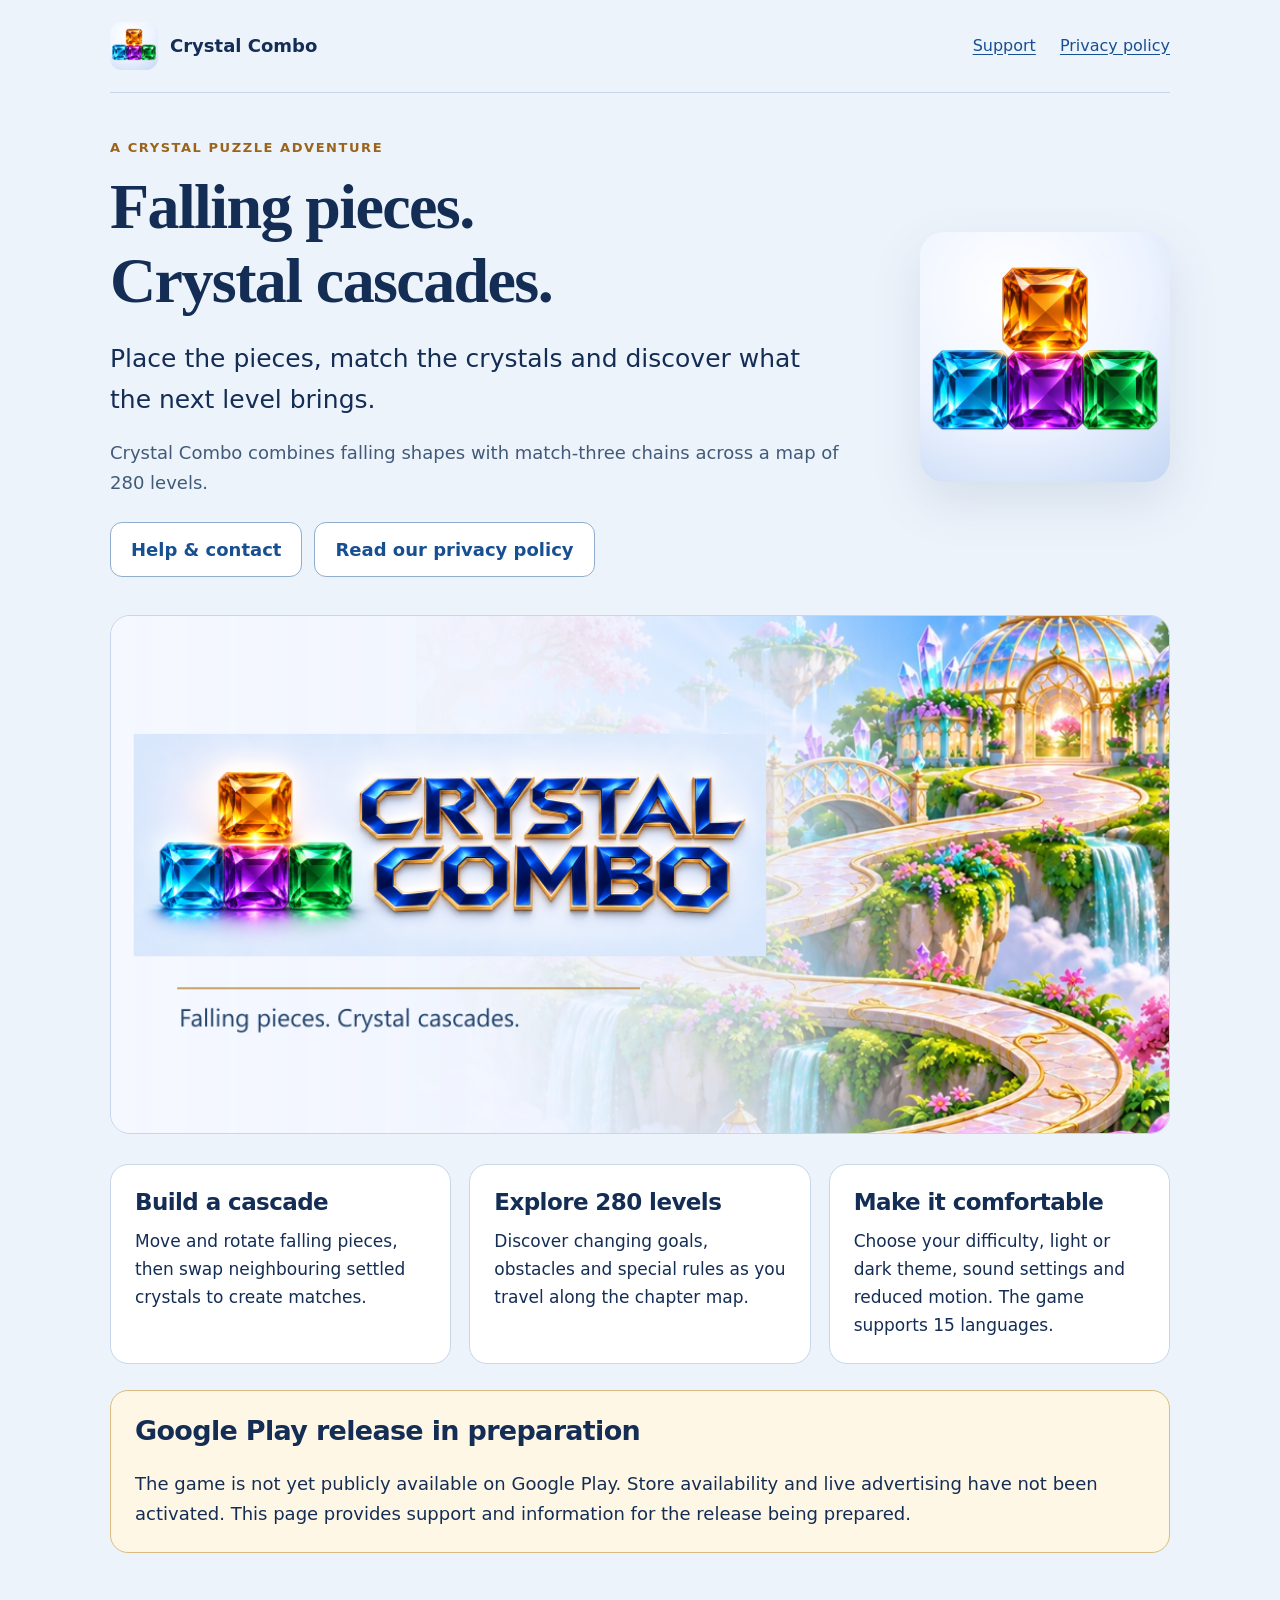
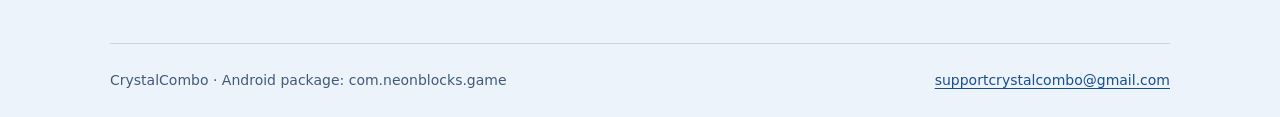
==== index.html @ cb6bca74 "Publish Crystal Combo support, privacy and authorized seller record" ====
<!doctype html>
<html lang="en"><head><meta charset="utf-8"><meta name="viewport" content="width=device-width, initial-scale=1"><meta name="description" content="Crystal Combo: falling crystal pieces, match-three cascades and a journey through 280 levels. Official support and privacy information."><title>Crystal Combo — Falling pieces. Crystal cascades.</title><link rel="canonical" href="https://yuri161616.github.io/"><link rel="stylesheet" href="site.css"><link rel="icon" href="assets/icon-512.png" type="image/png"></head>
<body><a class="skip" href="#content">Skip to content</a><header><a class="brand" href="index.html"><img src="assets/icon-512.png" alt="" width="48" height="48">Crystal Combo</a><nav aria-label="Main navigation"><a href="support.html">Support</a><a href="privacy.html">Privacy policy</a></nav></header>
<main id="content"><section class="hero"><div><p class="eyebrow">A crystal puzzle adventure</p><h1>Falling pieces.<br>Crystal cascades.</h1><p class="lead">Place the pieces, match the crystals and discover what the next level brings.</p><p class="muted">Crystal Combo combines falling shapes with match-three chains across a map of 280 levels.</p><div class="links"><a class="button" href="support.html">Help &amp; contact</a><a class="button" href="privacy.html">Read our privacy policy</a></div></div><img class="hero-icon" src="assets/icon-512.png" alt="Four colourful faceted crystals forming a falling piece" width="512" height="512"></section>
<img class="feature" src="assets/feature-1024x500.png" alt="Crystal Combo artwork showing its crystal garden and a group of colourful crystal blocks" width="1024" height="500">
<section class="cards" aria-label="Game features"><article class="card"><h2>Build a cascade</h2><p>Move and rotate falling pieces, then swap neighbouring settled crystals to create matches.</p></article><article class="card"><h2>Explore 280 levels</h2><p>Discover changing goals, obstacles and special rules as you travel along the chapter map.</p></article><article class="card"><h2>Make it comfortable</h2><p>Choose your difficulty, light or dark theme, sound settings and reduced motion. The game supports 15 languages.</p></article></section>
<section class="notice" aria-label="Release status"><h2 style="margin-top:0">Google Play release in preparation</h2><p>The game is not yet publicly available on Google Play. Store availability and live advertising have not been activated. This page provides support and information for the release being prepared.</p></section>
</main><footer><span>CrystalCombo · Android package: <bdi>com.neonblocks.game</bdi></span><a href="mailto:supportcrystalcombo@gmail.com">supportcrystalcombo@gmail.com</a></footer></body></html>
---- site.css ----
:root{color-scheme:light;--ink:#142d55;--muted:#415a79;--line:#c6d6eb;--paper:#fff;--gold:#9a651b}
*{box-sizing:border-box}html{scroll-behavior:smooth}body{margin:0;background:#edf3fb;color:var(--ink);font:18px/1.65 system-ui,-apple-system,"Segoe UI",sans-serif}a{color:#174f91;text-underline-offset:.18em}a:hover{color:#7b4c10}a:focus-visible,button:focus-visible{outline:3px solid #9b6216;outline-offset:5px}header,main,footer{width:min(1060px,calc(100% - 40px));margin-inline:auto}header{display:flex;align-items:center;justify-content:space-between;gap:24px;padding-block:22px;border-bottom:1px solid var(--line)}.brand{display:flex;align-items:center;gap:12px;text-decoration:none;font-weight:750;color:var(--ink)}.brand img{width:48px;height:48px;border-radius:12px}nav{display:flex;gap:24px;flex-wrap:wrap;font-size:16px}main{padding-block:44px 64px}h1,h2,h3{line-height:1.15;letter-spacing:-.025em}h1{font-family:Georgia,serif;font-size:clamp(38px,6vw,64px);margin:0 0 20px}h2{font-size:27px;margin-top:38px}h3{font-size:20px}p{margin:0 0 18px}.lead{font-size:clamp(20px,2.3vw,25px);max-width:700px}.muted,.meta{color:var(--muted)}.meta{font-size:15px}.eyebrow{text-transform:uppercase;letter-spacing:.12em;color:var(--gold);font-size:13px;font-weight:750;margin-bottom:12px}.hero{display:grid;grid-template-columns:1fr 250px;align-items:center;gap:42px}.hero-icon{width:100%;height:auto;border-radius:24px;box-shadow:0 20px 50px #31548120}.feature{width:100%;height:auto;display:block;margin-top:38px;border-radius:20px;border:1px solid var(--line)}.cards{display:grid;grid-template-columns:repeat(3,minmax(0,1fr));gap:18px;margin-top:30px}.card,.notice{padding:24px;background:var(--paper);border:1px solid var(--line);border-radius:18px}.card h2{font-size:23px;margin:0 0 12px}.card p{font-size:17px;margin:0}.notice{background:#fff7e5;border-color:#d9bc7e;margin:26px 0}.notice p:last-child{margin:0}.policy{max-width:840px}.policy h1{font-size:44px}.policy ul{padding-inline-start:25px}.policy li{margin-block:9px}.links{display:flex;flex-wrap:wrap;gap:12px;margin-top:24px}.button{display:inline-block;padding:12px 20px;border:1px solid #91adce;border-radius:12px;background:#fff;font-weight:650;text-decoration:none}.language-section{border-top:1px solid var(--line);margin-top:40px;padding-top:10px;scroll-margin-top:20px}.address{font-style:normal;overflow-wrap:anywhere}.small{font-size:15px}footer{border-top:1px solid var(--line);padding-block:25px;color:var(--muted);font-size:14px;display:flex;justify-content:space-between;gap:20px;flex-wrap:wrap}.skip{position:absolute;left:-10000px;top:8px}.skip:focus{left:12px;background:white;padding:10px;z-index:2}@media(max-width:650px){body{font-size:17px}header{align-items:flex-start;flex-direction:column;gap:14px}header,main,footer{width:calc(100% - 32px)}main{padding-top:32px}.hero{grid-template-columns:1fr;gap:25px}.hero-icon{width:156px;grid-row:1}.cards{grid-template-columns:1fr}.policy h1{font-size:36px}nav{gap:18px}.notice,.card{padding:20px}}@media(prefers-reduced-motion:reduce){html{scroll-behavior:auto}}
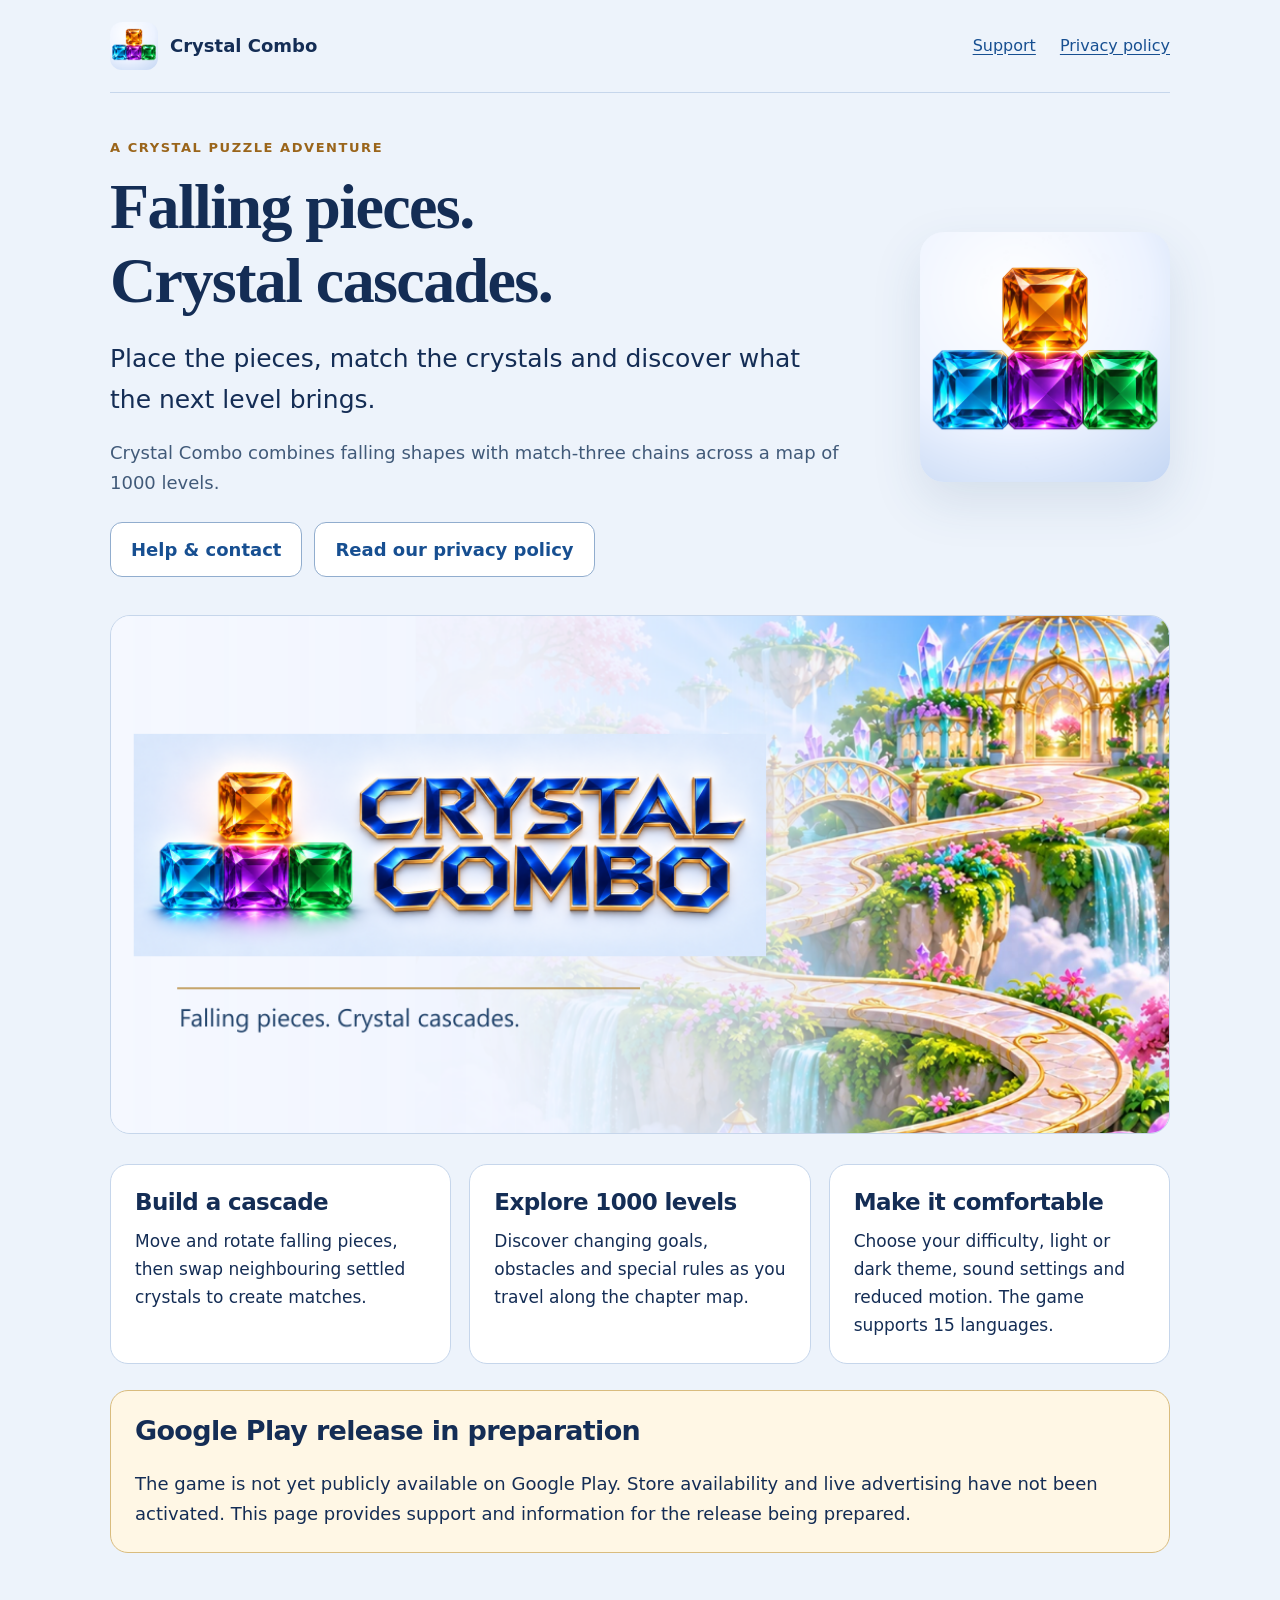
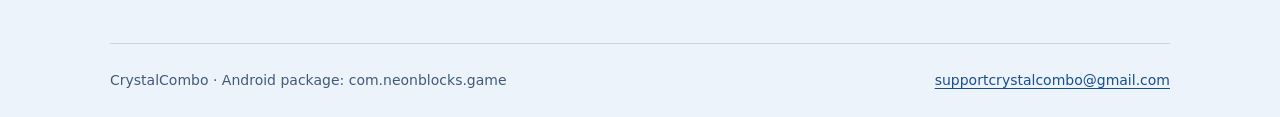
==== commit c1c93577: "Update Crystal Combo site for 1000-level campaign" ====
--- a/index.html
+++ b/index.html
@@ -1,8 +1,8 @@
 <!doctype html>
-<html lang="en"><head><meta charset="utf-8"><meta name="viewport" content="width=device-width, initial-scale=1"><meta name="description" content="Crystal Combo: falling crystal pieces, match-three cascades and a journey through 280 levels. Official support and privacy information."><title>Crystal Combo — Falling pieces. Crystal cascades.</title><link rel="canonical" href="https://yuri161616.github.io/"><link rel="stylesheet" href="site.css"><link rel="icon" href="assets/icon-512.png" type="image/png"></head>
+<html lang="en"><head><meta charset="utf-8"><meta name="viewport" content="width=device-width, initial-scale=1"><meta name="description" content="Crystal Combo: falling crystal pieces, match-three cascades and a journey through 1000 levels. Official support and privacy information."><title>Crystal Combo — Falling pieces. Crystal cascades.</title><link rel="canonical" href="https://yuri161616.github.io/"><link rel="stylesheet" href="site.css"><link rel="icon" href="assets/icon-512.png" type="image/png"></head>
 <body><a class="skip" href="#content">Skip to content</a><header><a class="brand" href="index.html"><img src="assets/icon-512.png" alt="" width="48" height="48">Crystal Combo</a><nav aria-label="Main navigation"><a href="support.html">Support</a><a href="privacy.html">Privacy policy</a></nav></header>
-<main id="content"><section class="hero"><div><p class="eyebrow">A crystal puzzle adventure</p><h1>Falling pieces.<br>Crystal cascades.</h1><p class="lead">Place the pieces, match the crystals and discover what the next level brings.</p><p class="muted">Crystal Combo combines falling shapes with match-three chains across a map of 280 levels.</p><div class="links"><a class="button" href="support.html">Help &amp; contact</a><a class="button" href="privacy.html">Read our privacy policy</a></div></div><img class="hero-icon" src="assets/icon-512.png" alt="Four colourful faceted crystals forming a falling piece" width="512" height="512"></section>
+<main id="content"><section class="hero"><div><p class="eyebrow">A crystal puzzle adventure</p><h1>Falling pieces.<br>Crystal cascades.</h1><p class="lead">Place the pieces, match the crystals and discover what the next level brings.</p><p class="muted">Crystal Combo combines falling shapes with match-three chains across a map of 1000 levels.</p><div class="links"><a class="button" href="support.html">Help &amp; contact</a><a class="button" href="privacy.html">Read our privacy policy</a></div></div><img class="hero-icon" src="assets/icon-512.png" alt="Four colourful faceted crystals forming a falling piece" width="512" height="512"></section>
 <img class="feature" src="assets/feature-1024x500.png" alt="Crystal Combo artwork showing its crystal garden and a group of colourful crystal blocks" width="1024" height="500">
-<section class="cards" aria-label="Game features"><article class="card"><h2>Build a cascade</h2><p>Move and rotate falling pieces, then swap neighbouring settled crystals to create matches.</p></article><article class="card"><h2>Explore 280 levels</h2><p>Discover changing goals, obstacles and special rules as you travel along the chapter map.</p></article><article class="card"><h2>Make it comfortable</h2><p>Choose your difficulty, light or dark theme, sound settings and reduced motion. The game supports 15 languages.</p></article></section>
+<section class="cards" aria-label="Game features"><article class="card"><h2>Build a cascade</h2><p>Move and rotate falling pieces, then swap neighbouring settled crystals to create matches.</p></article><article class="card"><h2>Explore 1000 levels</h2><p>Discover changing goals, obstacles and special rules as you travel along the chapter map.</p></article><article class="card"><h2>Make it comfortable</h2><p>Choose your difficulty, light or dark theme, sound settings and reduced motion. The game supports 15 languages.</p></article></section>
 <section class="notice" aria-label="Release status"><h2 style="margin-top:0">Google Play release in preparation</h2><p>The game is not yet publicly available on Google Play. Store availability and live advertising have not been activated. This page provides support and information for the release being prepared.</p></section>
 </main><footer><span>CrystalCombo · Android package: <bdi>com.neonblocks.game</bdi></span><a href="mailto:supportcrystalcombo@gmail.com">supportcrystalcombo@gmail.com</a></footer></body></html>
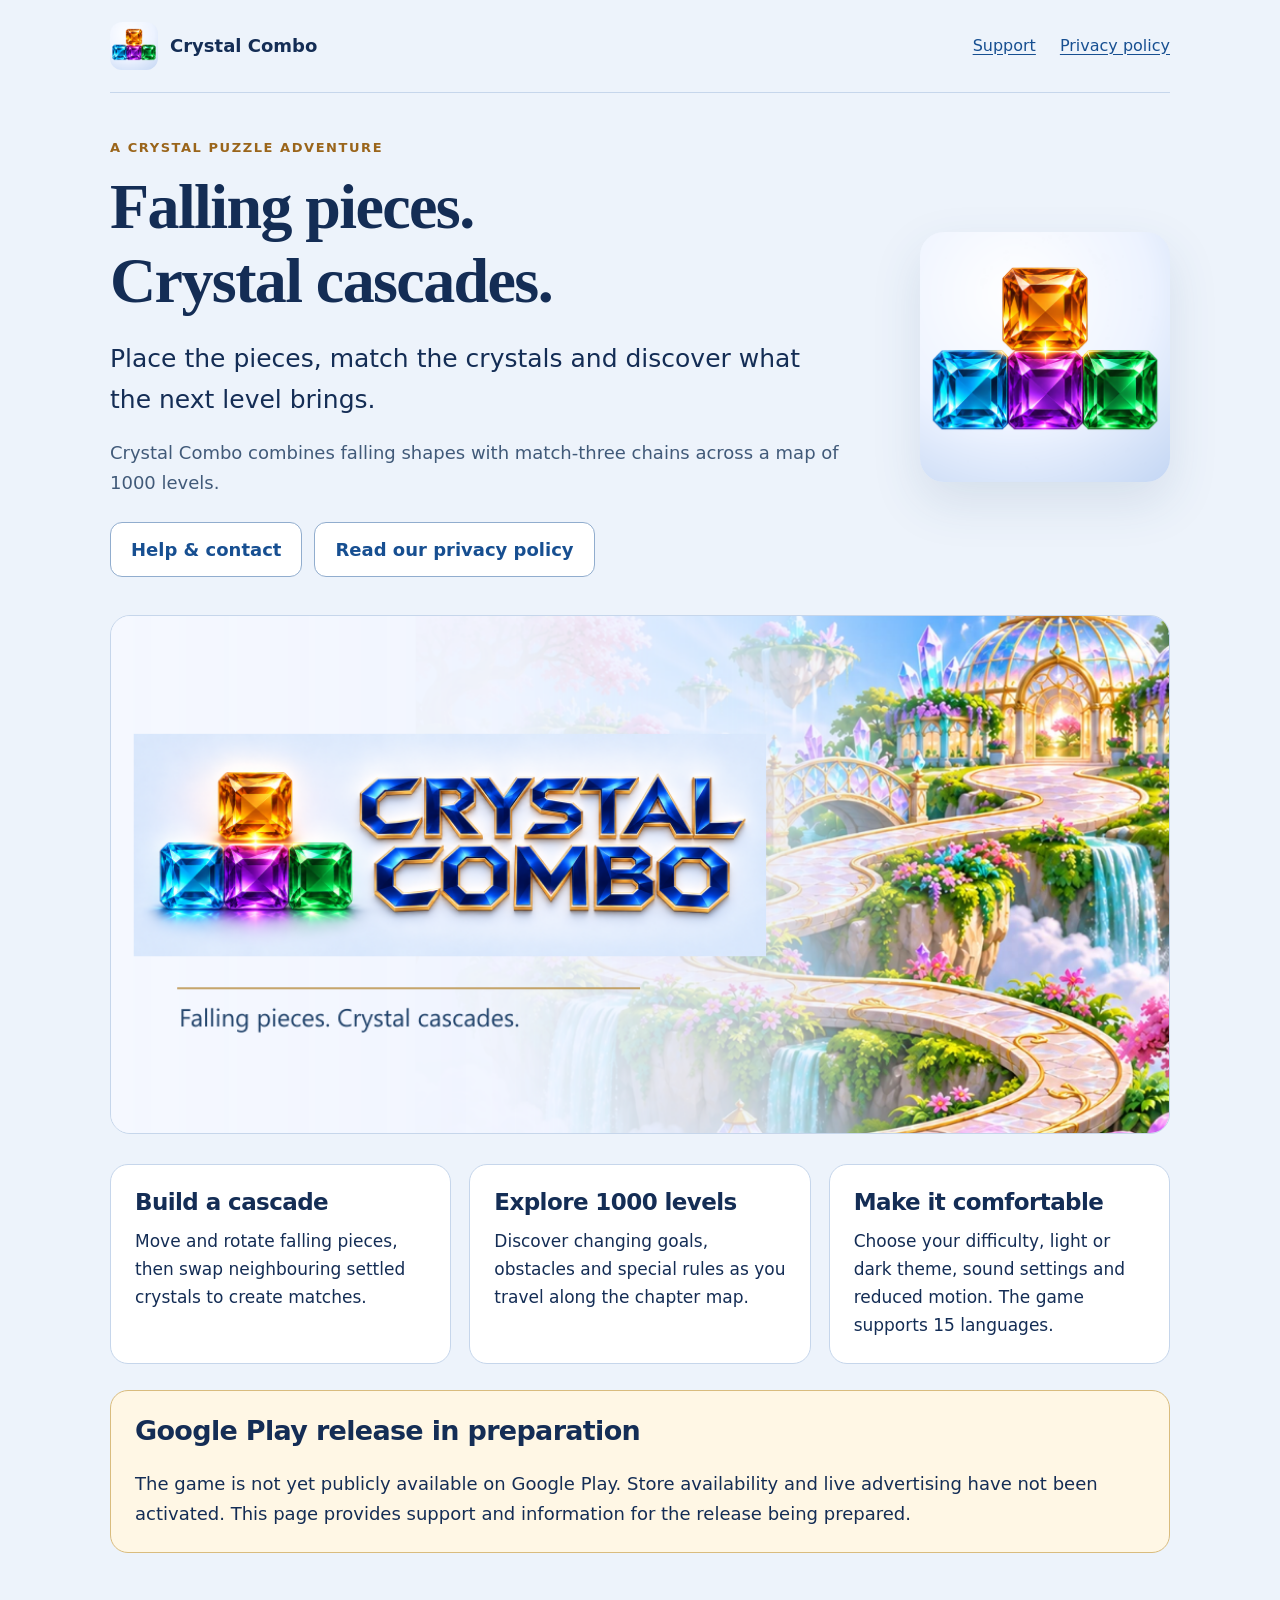
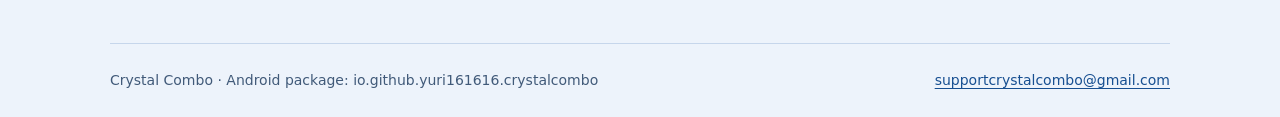
==== commit 38aa3a50: "Align public Crystal Combo package and brand identity" ====
--- a/index.html
+++ b/index.html
@@ -5,4 +5,4 @@
 <img class="feature" src="assets/feature-1024x500.png" alt="Crystal Combo artwork showing its crystal garden and a group of colourful crystal blocks" width="1024" height="500">
 <section class="cards" aria-label="Game features"><article class="card"><h2>Build a cascade</h2><p>Move and rotate falling pieces, then swap neighbouring settled crystals to create matches.</p></article><article class="card"><h2>Explore 1000 levels</h2><p>Discover changing goals, obstacles and special rules as you travel along the chapter map.</p></article><article class="card"><h2>Make it comfortable</h2><p>Choose your difficulty, light or dark theme, sound settings and reduced motion. The game supports 15 languages.</p></article></section>
 <section class="notice" aria-label="Release status"><h2 style="margin-top:0">Google Play release in preparation</h2><p>The game is not yet publicly available on Google Play. Store availability and live advertising have not been activated. This page provides support and information for the release being prepared.</p></section>
-</main><footer><span>CrystalCombo · Android package: <bdi>com.neonblocks.game</bdi></span><a href="mailto:supportcrystalcombo@gmail.com">supportcrystalcombo@gmail.com</a></footer></body></html>
+</main><footer><span>Crystal Combo · Android package: <bdi>io.github.yuri161616.crystalcombo</bdi></span><a href="mailto:supportcrystalcombo@gmail.com">supportcrystalcombo@gmail.com</a></footer></body></html>
